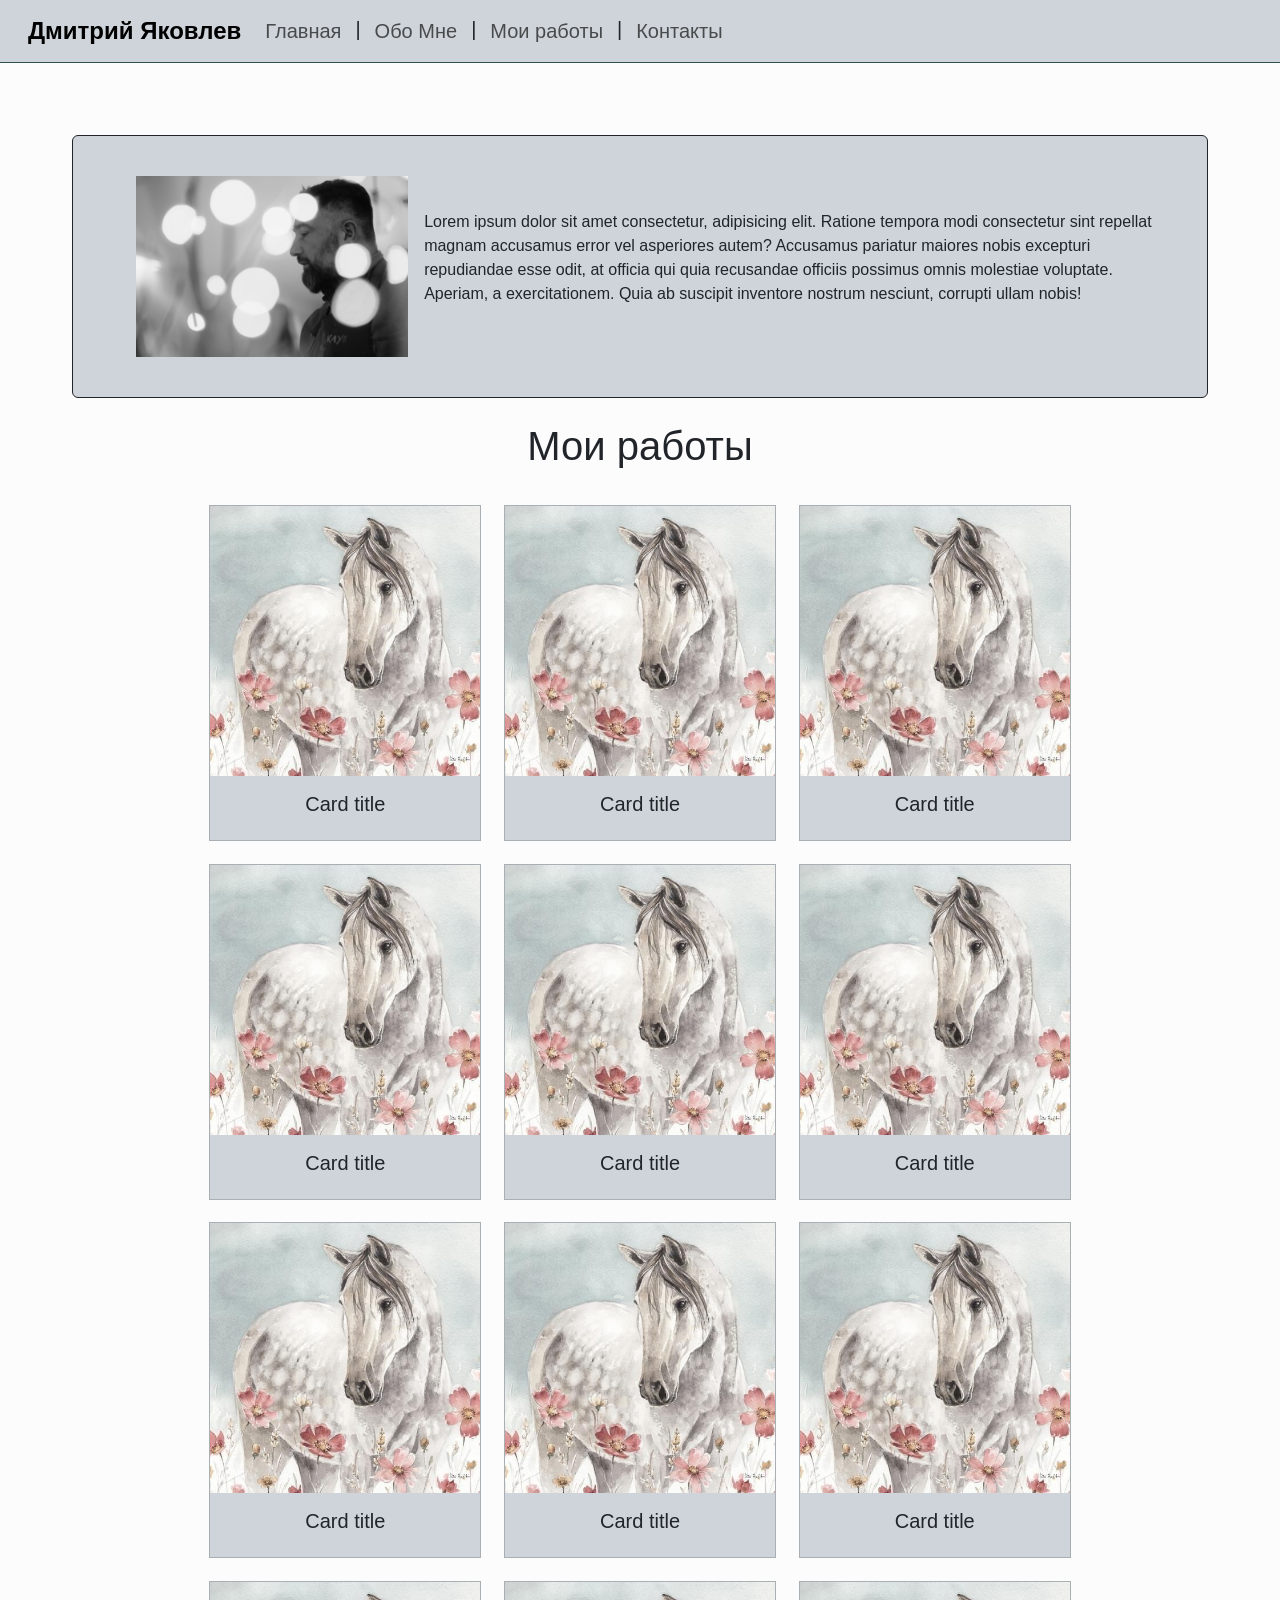
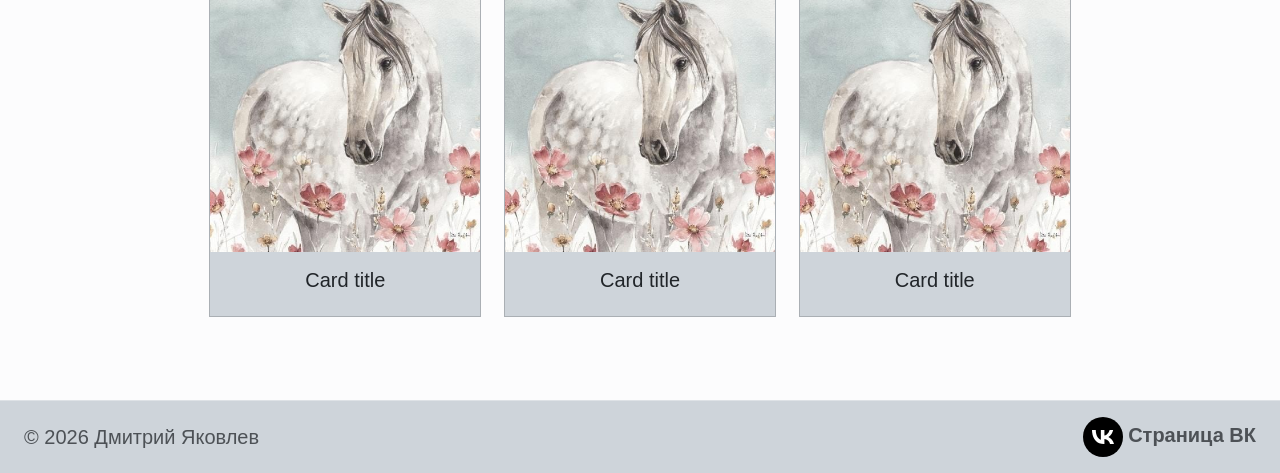
==== index.html @ cff14aee "Изменение сайта на HTML" ====
<!DOCTYPE html>
<html lang="en">
<head>
    <meta charset="UTF-8">
    <meta name="viewport" content="width=device-width, initial-scale=1.0">
    <title>Дмитрий Яковлев | Главная</title>
    <link rel="icon" href="favicon.ico" type="image/x-icon">
    <link rel="stylesheet" href="assets/css/bootstrap.css">
    <link rel="stylesheet" href="assets/css/style.css">
</head>
<body>
    
    <nav class="navbar navbar-expand-lg px-3 bg-dark-subtle">
    <div class="container-fluid">
        <a class="navbar-brand fs-4 fw-bold" href="/">Дмитрий Яковлев</a>
        <button class="navbar-toggler" type="button" data-bs-toggle="collapse" data-bs-target="#navbarNav" aria-controls="navbarNav" aria-expanded="false" aria-label="Toggle navigation">
        <span class="navbar-toggler-icon"></span>
        </button>
        <div class="collapse navbar-collapse" id="navbarNav">
        <ul class="navbar-nav fs-5">
            <li class="nav-item">
            <a class="nav-link" href="/">
                Главная
            </a>
            </li>
            <div class="dot">|</div>
            <li class="nav-item">
            <a class="nav-link" href="about.html">Обо Мне</a>
            </li>
            <div class="dot">|</div>
            <li class="nav-item">
            <a class="nav-link" href="arts.html">Мои работы</a>
            </li>
            <div class="dot">|</div>
            <li class="nav-item">
            <a class="nav-link" href="contacts.html">Контакты</a>
            </li>
            <div class="dot">|</div>
        </ul>
        </div>
    </div>
    </nav>

    <div class="content p-5 bg-light-subtle">

        <div class="ad d-flex flex-column flex-md-row m-4 justify-content-sm-between align-items-center bg-dark-subtle border border-dark rounded">

            <div class="flexpart image">
                <a data-fslightbox href="assets/image/Dmitry.jpg">
                    <img src="assets/image/Dmitry.jpg" class="img-fluid">
                </a>
            </div>
            
            <div class="flexpart text">
                <p>Lorem ipsum dolor sit amet consectetur, adipisicing elit. Ratione tempora modi consectetur sint repellat magnam accusamus error vel asperiores autem? Accusamus pariatur maiores nobis excepturi repudiandae esse odit, at officia qui quia recusandae officiis possimus omnis molestiae voluptate. Aperiam, a exercitationem. Quia ab suscipit inventore nostrum nesciunt, corrupti ullam nobis!</p>
            </div>

        </div>

        <h1 class="text-center">Мои работы</h1>

        <div class="art m-4 d-flex justify-content-center flex-wrap align-items-center">

            <div class="card bg-dark-subtle" style="width: 17rem;">
                    <a data-fslightbox href="assets/image/tempImage.jpg">
                        <img src="assets\image\tempImage.jpg" class="card-img-top">
                    </a>
                <div class="card-body">
                    <h5 class="card-title text-center">Card title</h5>
                </div>
            </div>

            <div class="card bg-dark-subtle" style="width: 17rem;">
                    <a data-fslightbox href="assets/image/tempImage.jpg">
                        <img src="assets\image\tempImage.jpg" class="card-img-top">
                    </a>
                <div class="card-body">
                    <h5 class="card-title text-center">Card title</h5>
                </div>
            </div>

            <div class="card bg-dark-subtle" style="width: 17rem;">
                    <a data-fslightbox href="assets/image/tempImage.jpg">
                        <img src="assets\image\tempImage.jpg" class="card-img-top">
                    </a>
                <div class="card-body">
                    <h5 class="card-title text-center">Card title</h5>
                </div>
            </div>

            <div class="card bg-dark-subtle" style="width: 17rem;">
                    <a data-fslightbox href="assets/image/tempImage.jpg">
                        <img src="assets\image\tempImage.jpg" class="card-img-top">
                    </a>
                <div class="card-body">
                    <h5 class="card-title text-center">Card title</h5>
                </div>
            </div>
    
            <div class="card bg-dark-subtle" style="width: 17rem;">
                    <a data-fslightbox href="assets/image/tempImage.jpg">
                        <img src="assets\image\tempImage.jpg" class="card-img-top">
                    </a>
                <div class="card-body">
                    <h5 class="card-title text-center">Card title</h5>
                </div>
            </div>

            <div class="card bg-dark-subtle" style="width: 17rem;">
                    <a data-fslightbox href="assets/image/tempImage.jpg">
                        <img src="assets\image\tempImage.jpg" class="card-img-top">
                    </a>
                <div class="card-body">
                    <h5 class="card-title text-center">Card title</h5>
                </div>
            </div>

            <div class="card bg-dark-subtle" style="width: 17rem;">
                    <a data-fslightbox href="assets/image/tempImage.jpg">
                        <img src="assets\image\tempImage.jpg" class="card-img-top">
                    </a>
                <div class="card-body">
                    <h5 class="card-title text-center">Card title</h5>
                </div>
            </div>

            <div class="card bg-dark-subtle" style="width: 17rem;">
                    <a data-fslightbox href="assets/image/tempImage.jpg">
                        <img src="assets\image\tempImage.jpg" class="card-img-top">
                    </a>
                <div class="card-body">
                    <h5 class="card-title text-center">Card title</h5>
                </div>
            </div>

            <div class="card bg-dark-subtle" style="width: 17rem;">
                    <a data-fslightbox href="assets/image/tempImage.jpg">
                        <img src="assets\image\tempImage.jpg" class="card-img-top">
                    </a>
                <div class="card-body">
                    <h5 class="card-title text-center">Card title</h5>
                </div>
            </div>

            <div class="card bg-dark-subtle" style="width: 17rem;">
                    <a data-fslightbox href="assets/image/tempImage.jpg">
                        <img src="assets\image\tempImage.jpg" class="card-img-top">
                    </a>
                <div class="card-body">
                    <h5 class="card-title text-center">Card title</h5>
                </div>
            </div>

            <div class="card bg-dark-subtle" style="width: 17rem;">
                    <a data-fslightbox href="assets/image/tempImage.jpg">
                        <img src="assets\image\tempImage.jpg" class="card-img-top">
                    </a>
                <div class="card-body">
                    <h5 class="card-title text-center">Card title</h5>
                </div>
            </div>

            <div class="card bg-dark-subtle" style="width: 17rem;">
                    <a data-fslightbox href="assets/image/tempImage.jpg">
                        <img src="assets\image\tempImage.jpg" class="card-img-top">
                    </a>
                <div class="card-body">
                    <h5 class="card-title text-center">Card title</h5>
                </div>
            </div>

        </div>

    </div>

    <footer class="fs-5 d-flex flex-column flex-sm-row  justify-content-sm-between align-items-center px-4 py-3 border-top bg-dark-subtle">
        <div class="col-md-4 d-flex align-items-center">
            <span class="mb-3 mb-md-0 text-body-secondary">© 2026 Дмитрий Яковлев</span>
        </div> 
        <ul class="nav col-md-4 justify-content-end list-unstyled d-flex">
            <li class=" d-flex fw-bold">
                <a class="text-body-secondary" href="https://vk.com/yaartslon" aria-label="VK">
                    <img src="assets/image/vk.svg">
                    Страница ВК
                </a>
            </li> 
        </ul> 
    </footer>
    <script src="assets\js\bootstrap.js"></script>
    <script src="assets\js\fslightbox.js"></script>

</body>
</html>
---- assets/css/style.css ----
* {
    padding: 0;
    margin: 0;
    font-family: 'Segoe UI', Tahoma, Geneva, Verdana, sans-serif;
}

body {
    display: flex;
    flex-direction: column;
    min-height: 100vh;
}

.navbar {
    position: sticky;
    top: 0;
    z-index: 1;
    border-bottom: 1px solid darkslategrey;
}

.dot {
    padding: 6px;
}

.dot:last-child {
    display: none;
}

a {
    text-decoration: none;
}

.content {
    flex-grow: 1;
}

.ad {
    padding: 2% 4%;
}

.ad .image {
    margin: 1rem;
}

.ad .text {
    height: 60%;
    width: fit-content;
}

.card {
    border-radius: 0% !important;
    margin: 1%;
}
.card * {
    border-radius: 0% !important;
}

.map, .map_text {
    width: 40vw;
    height: 60vh;
    margin: 2%;
    overflow: hidden;
}

@media screen and (width <= 991px) {
    .dot {
        display: none;
    }
}

@media screen and (width <= 767px) {
    .flexpart {
        width: 80vw;
    }

    .content {
        padding: 0 !important;
    }

    .ad .image {
        margin: 0 !important;
    }

    .map, .map_text {
        width: 80vw;
    }
}

@media screen and (width >= 768px) {
    .flexpart {
        width: 30vw;
    }
}

@media screen and (width >= 1401px) {
    .flexpart {
        width: 20vw;
    }
    
}

@media screen and (width >= 1401px) {
    .flexpart {
        width: 20vw;
    }
    
}
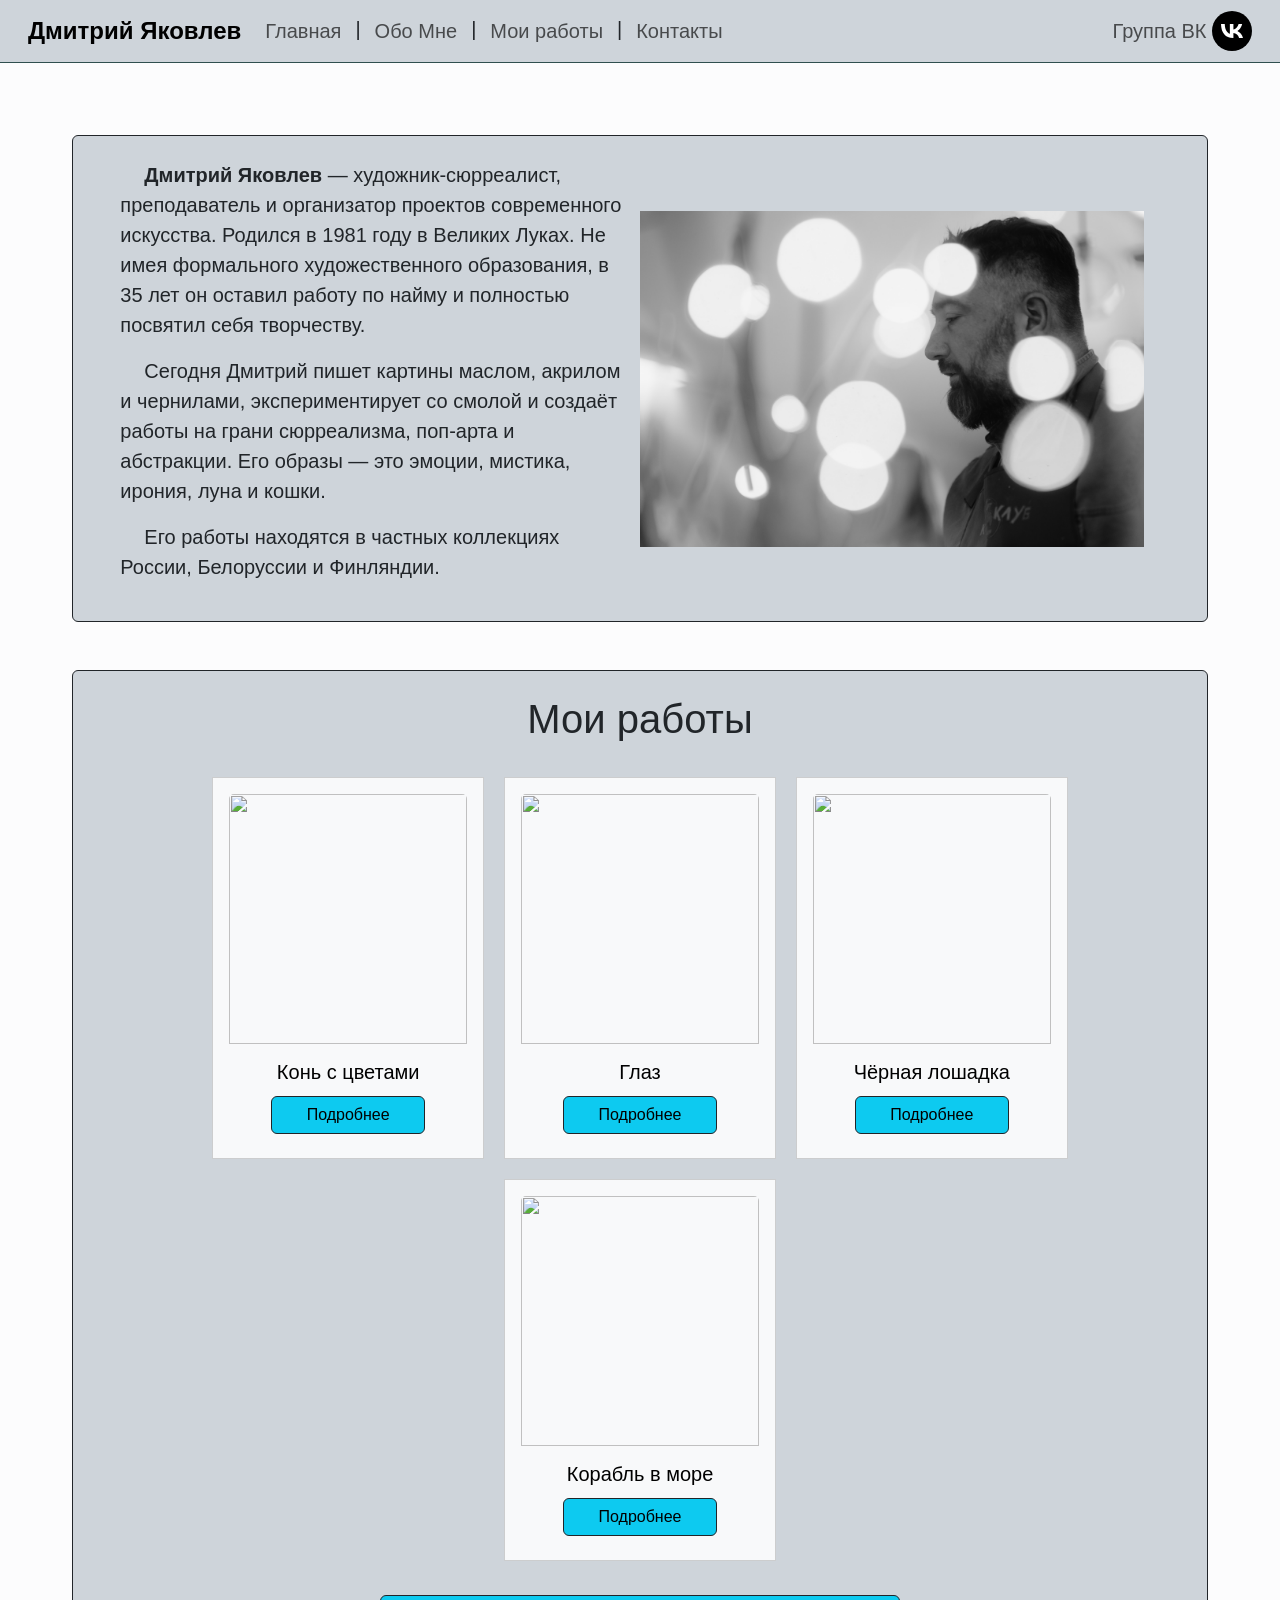
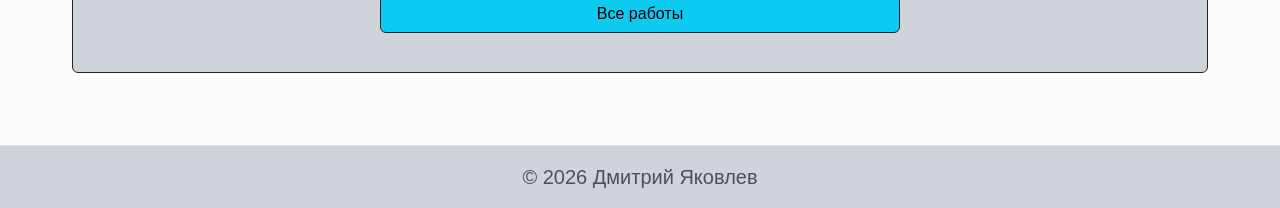
==== commit a27b1b1a: "Доработан сайт по ТЗ" ====
--- a/index.html
+++ b/index.html
@@ -11,180 +11,137 @@
 <body>
     
     <nav class="navbar navbar-expand-lg px-3 bg-dark-subtle">
-    <div class="container-fluid">
-        <a class="navbar-brand fs-4 fw-bold" href="/">Дмитрий Яковлев</a>
-        <button class="navbar-toggler" type="button" data-bs-toggle="collapse" data-bs-target="#navbarNav" aria-controls="navbarNav" aria-expanded="false" aria-label="Toggle navigation">
-        <span class="navbar-toggler-icon"></span>
-        </button>
-        <div class="collapse navbar-collapse" id="navbarNav">
-        <ul class="navbar-nav fs-5">
-            <li class="nav-item">
-            <a class="nav-link" href="/">
-                Главная
-            </a>
-            </li>
-            <div class="dot">|</div>
-            <li class="nav-item">
-            <a class="nav-link" href="about.html">Обо Мне</a>
-            </li>
-            <div class="dot">|</div>
-            <li class="nav-item">
-            <a class="nav-link" href="arts.html">Мои работы</a>
-            </li>
-            <div class="dot">|</div>
-            <li class="nav-item">
-            <a class="nav-link" href="contacts.html">Контакты</a>
-            </li>
-            <div class="dot">|</div>
-        </ul>
+        <div class="container-fluid">
+            <a class="navbar-brand fs-4 fw-bold" href="index.html">Дмитрий Яковлев</a>
+            <button class="navbar-toggler" type="button" data-bs-toggle="collapse" data-bs-target="#navbarNav" aria-controls="navbarNav" aria-expanded="false" aria-label="Toggle navigation">
+            <span class="navbar-toggler-icon"></span>
+            </button>
+            <div class="collapse navbar-collapse" id="navbarNav">
+            <ul class="navbar-nav me-auto fs-5">
+                <li class="nav-item">
+                <a class="nav-link" href="index.html">
+                    Главная
+                </a>
+                </li>
+                <div class="dot">|</div>
+                <li class="nav-item">
+                <a class="nav-link" href="about.html">Обо Мне</a>
+                </li>
+                <div class="dot">|</div>
+                <li class="nav-item">
+                <a class="nav-link" href="arts.html">Мои работы</a>
+                </li>
+                <div class="dot">|</div>
+                <li class="nav-item">
+                <a class="nav-link" href="contacts.html">Контакты</a>
+                </li>
+                <div class="dot">|</div>
+            </ul>
+            <ul class="navbar-nav fs-5">
+                <li class="nav-item">
+                <a class="nav-link p-0" href="https://vk.com/yaartslon" aria-label="VK">
+                    <span class="align-middle">Группа ВК</span>
+                    <img src="assets/image/vk.svg">
+                </a> 
+            </ul>
+            </div>
         </div>
-    </div>
     </nav>
 
     <div class="content p-5 bg-light-subtle">
 
-        <div class="ad d-flex flex-column flex-md-row m-4 justify-content-sm-between align-items-center bg-dark-subtle border border-dark rounded">
+        <div class="ad d-flex flex-column flex-md-row m-4 mb-5 justify-content-sm-between align-items-center bg-dark-subtle border border-dark rounded">
+            
+            <div class="flexpart text w-50 fs-5 text-indent">
+                <p>
+                    <b>Дмитрий Яковлев</b> — художник-сюрреалист, преподаватель и организатор проектов современного искусства. Родился в 1981 году в Великих Луках. Не имея формального художественного образования, в 35 лет он оставил работу по найму и полностью посвятил себя творчеству.
+                </p>
+                <p>  
+                    Сегодня Дмитрий пишет картины маслом, акрилом и чернилами, экспериментирует со смолой и создаёт работы на грани сюрреализма, поп-арта и абстракции. Его образы — это эмоции, мистика, ирония, луна и кошки.
+                </p>
+                <p>
+                    Его работы находятся в частных коллекциях России, Белоруссии и Финляндии.
+                </p>
+            </div>
 
-            <div class="flexpart image">
+            <div class="flexpart image w-50">
                 <a data-fslightbox href="assets/image/Dmitry.jpg">
                     <img src="assets/image/Dmitry.jpg" class="img-fluid">
                 </a>
             </div>
-            
-            <div class="flexpart text">
-                <p>Lorem ipsum dolor sit amet consectetur, adipisicing elit. Ratione tempora modi consectetur sint repellat magnam accusamus error vel asperiores autem? Accusamus pariatur maiores nobis excepturi repudiandae esse odit, at officia qui quia recusandae officiis possimus omnis molestiae voluptate. Aperiam, a exercitationem. Quia ab suscipit inventore nostrum nesciunt, corrupti ullam nobis!</p>
-            </div>
 
         </div>
 
-        <h1 class="text-center">Мои работы</h1>
+        <div class="ad m-4 justify-content-sm-between align-items-center bg-dark-subtle border border-dark rounded">
 
-        <div class="art m-4 d-flex justify-content-center flex-wrap align-items-center">
+            <h1 class="text-center">Мои работы</h1>
 
-            <div class="card bg-dark-subtle" style="width: 17rem;">
-                    <a data-fslightbox href="assets/image/tempImage.jpg">
-                        <img src="assets\image\tempImage.jpg" class="card-img-top">
+            <div class="art m-4 d-flex justify-content-center flex-wrap align-items-center">
+
+                <div class="card bg-light p-3" style="width: 17rem;">
+                        <a data-fslightbox href="assets/image/horse and flowers.jpg" class="text-black">
+                            <img src="assets\image\horse and flowers.jpg" class="card-img-top">
+                        
+                    <div class="card-body pb-0">
+                        <h5 class="card-title text-center">Конь с цветами</h5>
+                        <p class="card-title text-center mx-auto">
+                            <button class="btn btn-info f-bold w-75 mt-1 border border-dark">Подробнее</button>
+                        </p>
+                    </div>
                     </a>
-                <div class="card-body">
-                    <h5 class="card-title text-center">Card title</h5>
                 </div>
+
+                <div class="card bg-light p-3" style="width: 17rem;">
+                        <a data-fslightbox href="assets/image/eye.jpg" class="text-black">
+                            <img src="assets/image/eye.jpg" class="card-img-top">
+                        
+                    <div class="card-body pb-0">
+                        <h5 class="card-title text-center">Глаз</h5>
+                        <p class="card-title text-center mx-auto">
+                            <button class="btn btn-info f-bold w-75 mt-1 border border-dark">Подробнее</button>
+                        </p>
+                    </div>
+                    </a>
+                </div>
+
+                <div class="card bg-light p-3" style="width: 17rem;">
+                        <a data-fslightbox href="assets/image/black horse.jpg" class="text-black">
+                            <img src="assets\image\black horse.jpg" class="card-img-top">
+                        
+                    <div class="card-body pb-0">
+                        <h5 class="card-title text-center">Чёрная лошадка</h5>
+                        <p class="card-title text-center mx-auto">
+                            <button class="btn btn-info f-bold w-75 mt-1 border border-dark">Подробнее</button>
+                        </p>
+                    </div>
+                    </a>
+                </div>
+
+                <div class="card bg-light p-3" style="width: 17rem;">
+                        <a data-fslightbox href="assets/image/sea and ship.jpg" class="text-black">
+                            <img src="assets\image\sea and ship.jpg" class="card-img-top">
+                        
+                    <div class="card-body pb-0">
+                        <h5 class="card-title text-center">Корабль в море</h5>
+                        <p class="card-title text-center mx-auto">
+                            <button class="btn btn-info f-bold w-75 mt-1 border border-dark">Подробнее</button>
+                        </p>
+                    </div>
+                    </a>
+                </div>
+
             </div>
 
-            <div class="card bg-dark-subtle" style="width: 17rem;">
-                    <a data-fslightbox href="assets/image/tempImage.jpg">
-                        <img src="assets\image\tempImage.jpg" class="card-img-top">
-                    </a>
-                <div class="card-body">
-                    <h5 class="card-title text-center">Card title</h5>
-                </div>
-            </div>
-
-            <div class="card bg-dark-subtle" style="width: 17rem;">
-                    <a data-fslightbox href="assets/image/tempImage.jpg">
-                        <img src="assets\image\tempImage.jpg" class="card-img-top">
-                    </a>
-                <div class="card-body">
-                    <h5 class="card-title text-center">Card title</h5>
-                </div>
-            </div>
-
-            <div class="card bg-dark-subtle" style="width: 17rem;">
-                    <a data-fslightbox href="assets/image/tempImage.jpg">
-                        <img src="assets\image\tempImage.jpg" class="card-img-top">
-                    </a>
-                <div class="card-body">
-                    <h5 class="card-title text-center">Card title</h5>
-                </div>
-            </div>
-    
-            <div class="card bg-dark-subtle" style="width: 17rem;">
-                    <a data-fslightbox href="assets/image/tempImage.jpg">
-                        <img src="assets\image\tempImage.jpg" class="card-img-top">
-                    </a>
-                <div class="card-body">
-                    <h5 class="card-title text-center">Card title</h5>
-                </div>
-            </div>
-
-            <div class="card bg-dark-subtle" style="width: 17rem;">
-                    <a data-fslightbox href="assets/image/tempImage.jpg">
-                        <img src="assets\image\tempImage.jpg" class="card-img-top">
-                    </a>
-                <div class="card-body">
-                    <h5 class="card-title text-center">Card title</h5>
-                </div>
-            </div>
-
-            <div class="card bg-dark-subtle" style="width: 17rem;">
-                    <a data-fslightbox href="assets/image/tempImage.jpg">
-                        <img src="assets\image\tempImage.jpg" class="card-img-top">
-                    </a>
-                <div class="card-body">
-                    <h5 class="card-title text-center">Card title</h5>
-                </div>
-            </div>
-
-            <div class="card bg-dark-subtle" style="width: 17rem;">
-                    <a data-fslightbox href="assets/image/tempImage.jpg">
-                        <img src="assets\image\tempImage.jpg" class="card-img-top">
-                    </a>
-                <div class="card-body">
-                    <h5 class="card-title text-center">Card title</h5>
-                </div>
-            </div>
-
-            <div class="card bg-dark-subtle" style="width: 17rem;">
-                    <a data-fslightbox href="assets/image/tempImage.jpg">
-                        <img src="assets\image\tempImage.jpg" class="card-img-top">
-                    </a>
-                <div class="card-body">
-                    <h5 class="card-title text-center">Card title</h5>
-                </div>
-            </div>
-
-            <div class="card bg-dark-subtle" style="width: 17rem;">
-                    <a data-fslightbox href="assets/image/tempImage.jpg">
-                        <img src="assets\image\tempImage.jpg" class="card-img-top">
-                    </a>
-                <div class="card-body">
-                    <h5 class="card-title text-center">Card title</h5>
-                </div>
-            </div>
-
-            <div class="card bg-dark-subtle" style="width: 17rem;">
-                    <a data-fslightbox href="assets/image/tempImage.jpg">
-                        <img src="assets\image\tempImage.jpg" class="card-img-top">
-                    </a>
-                <div class="card-body">
-                    <h5 class="card-title text-center">Card title</h5>
-                </div>
-            </div>
-
-            <div class="card bg-dark-subtle" style="width: 17rem;">
-                    <a data-fslightbox href="assets/image/tempImage.jpg">
-                        <img src="assets\image\tempImage.jpg" class="card-img-top">
-                    </a>
-                <div class="card-body">
-                    <h5 class="card-title text-center">Card title</h5>
-                </div>
-            </div>
+            <p class="text-center"><a href="arts.html" class="btn btn-info f-bold w-50 border border-dark">Все работы</a></p> 
 
         </div>
 
     </div>
 
-    <footer class="fs-5 d-flex flex-column flex-sm-row  justify-content-sm-between align-items-center px-4 py-3 border-top bg-dark-subtle">
-        <div class="col-md-4 d-flex align-items-center">
-            <span class="mb-3 mb-md-0 text-body-secondary">© 2026 Дмитрий Яковлев</span>
+    <footer class="fs-5 d-flex flex-column flex-sm-row  justify-content-center align-items-center px-4 py-3 border-top bg-dark-subtle">
+        <div class="d-flex align-items-center">
+            <span class="text-body-secondary">© 2026 Дмитрий Яковлев</span>
         </div> 
-        <ul class="nav col-md-4 justify-content-end list-unstyled d-flex">
-            <li class=" d-flex fw-bold">
-                <a class="text-body-secondary" href="https://vk.com/yaartslon" aria-label="VK">
-                    <img src="assets/image/vk.svg">
-                    Страница ВК
-                </a>
-            </li> 
-        </ul> 
     </footer>
     <script src="assets\js\bootstrap.js"></script>
     <script src="assets\js\fslightbox.js"></script>
--- a/assets/css/style.css
+++ b/assets/css/style.css
@@ -50,20 +50,41 @@
     border-radius: 0% !important;
     margin: 1%;
 }
-.card * {
-    border-radius: 0% !important;
+
+
+.map {
+    width: 90%;
+    height: 40vw;
+    margin: 2%;
+    overflow: hidden;
 }
 
-.map, .map_text {
-    width: 40vw;
-    height: 60vh;
-    margin: 2%;
-    overflow: hidden;
+.contact {
+    width: 18vw !important;
+
+}
+
+.text-indent {
+  text-indent: 1.5rem;
+}
+
+.w-45 {
+    width: 45% !important;
+}
+
+.card-img-top {
+    width:  100% !important;
+    height: 250px !important;
+    object-fit: cover !important;
 }
 
 @media screen and (width <= 991px) {
     .dot {
         display: none;
+    }
+
+    .contact {
+        width: 100% !important;
     }
 }
 
@@ -80,8 +101,9 @@
         margin: 0 !important;
     }
 
-    .map, .map_text {
-        width: 80vw;
+    .map {
+        width: 90%;
+        height: 70vw;
     }
 }
 
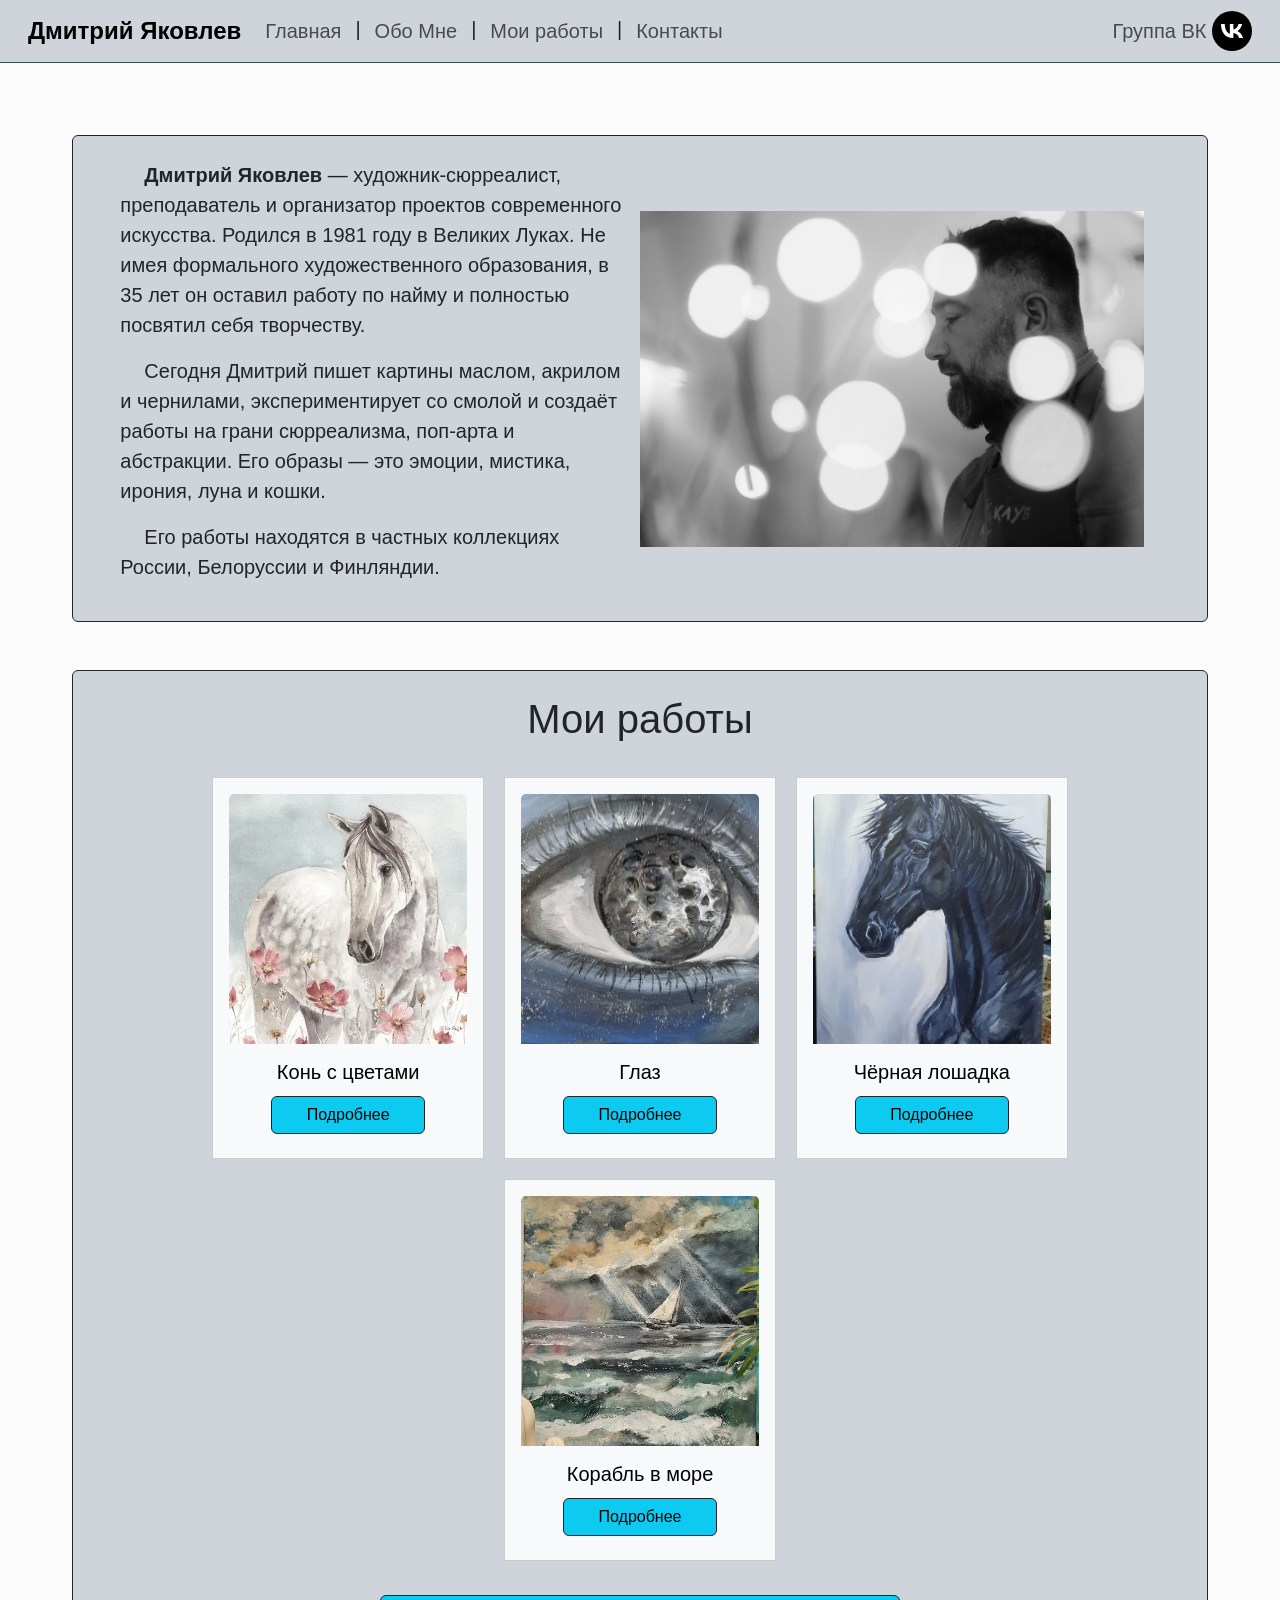
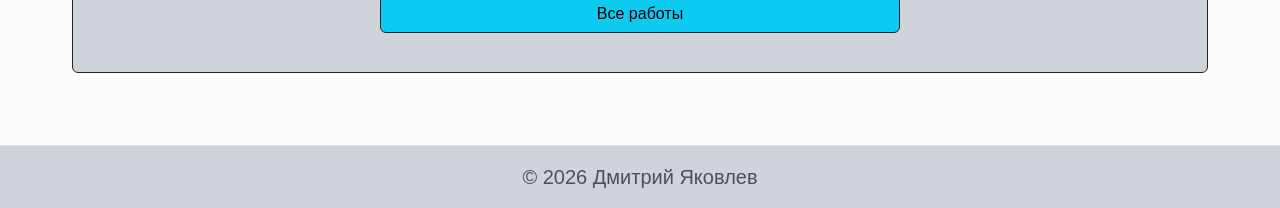
==== commit 91cd7869: "Изменен тип изображений на webp" ====
--- a/index.html
+++ b/index.html
@@ -65,8 +65,8 @@
             </div>
 
             <div class="flexpart image w-50">
-                <a data-fslightbox href="assets/image/Dmitry.jpg">
-                    <img src="assets/image/Dmitry.jpg" class="img-fluid">
+                <a data-fslightbox href="assets/image/Dmitry.webp">
+                    <img src="assets/image/Dmitry.webp" class="img-fluid">
                 </a>
             </div>
 
@@ -79,8 +79,8 @@
             <div class="art m-4 d-flex justify-content-center flex-wrap align-items-center">
 
                 <div class="card bg-light p-3" style="width: 17rem;">
-                        <a data-fslightbox href="assets/image/horse and flowers.jpg" class="text-black">
-                            <img src="assets\image\horse and flowers.jpg" class="card-img-top">
+                        <a data-fslightbox href="assets/image/horse and flowers.webp" class="text-black">
+                            <img src="assets\image\horse and flowers.webp" class="card-img-top">
                         
                     <div class="card-body pb-0">
                         <h5 class="card-title text-center">Конь с цветами</h5>
@@ -92,8 +92,8 @@
                 </div>
 
                 <div class="card bg-light p-3" style="width: 17rem;">
-                        <a data-fslightbox href="assets/image/eye.jpg" class="text-black">
-                            <img src="assets/image/eye.jpg" class="card-img-top">
+                        <a data-fslightbox href="assets/image/eye.webp" class="text-black">
+                            <img src="assets/image/eye.webp" class="card-img-top">
                         
                     <div class="card-body pb-0">
                         <h5 class="card-title text-center">Глаз</h5>
@@ -105,8 +105,8 @@
                 </div>
 
                 <div class="card bg-light p-3" style="width: 17rem;">
-                        <a data-fslightbox href="assets/image/black horse.jpg" class="text-black">
-                            <img src="assets\image\black horse.jpg" class="card-img-top">
+                        <a data-fslightbox href="assets/image/black horse.webp" class="text-black">
+                            <img src="assets\image\black horse.webp" class="card-img-top">
                         
                     <div class="card-body pb-0">
                         <h5 class="card-title text-center">Чёрная лошадка</h5>
@@ -118,8 +118,8 @@
                 </div>
 
                 <div class="card bg-light p-3" style="width: 17rem;">
-                        <a data-fslightbox href="assets/image/sea and ship.jpg" class="text-black">
-                            <img src="assets\image\sea and ship.jpg" class="card-img-top">
+                        <a data-fslightbox href="assets/image/sea and ship.webp" class="text-black">
+                            <img src="assets\image\sea and ship.webp" class="card-img-top">
                         
                     <div class="card-body pb-0">
                         <h5 class="card-title text-center">Корабль в море</h5>
